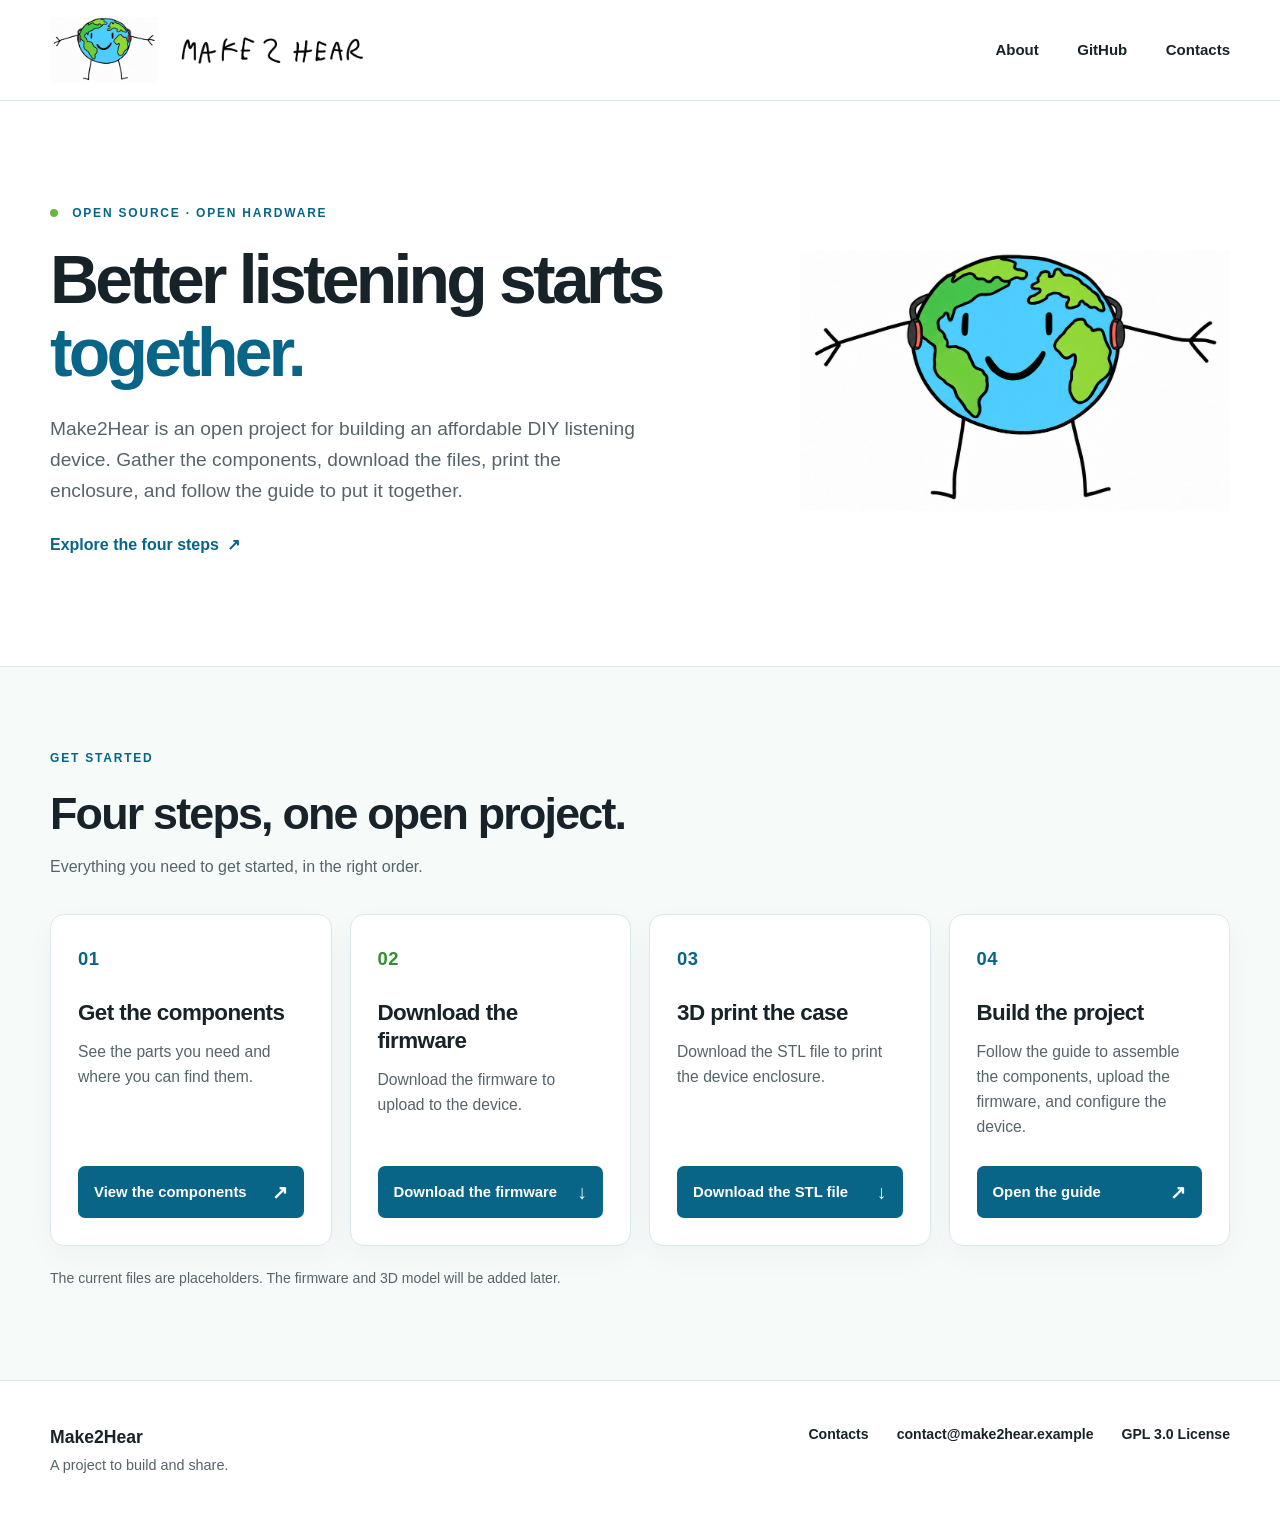
==== index.html @ b6ab8971 "Make2Hear website version 0.1" ====
<!doctype html>
<html lang="en">
<head>
  <meta charset="utf-8">
  <meta name="viewport" content="width=device-width, initial-scale=1">
  <meta name="description" content="Make2Hear: an open project for building an affordable DIY listening device.">
  <title>Make2Hear — Build, listen, share</title>
  <link rel="icon" type="image/png" href="img/logo/logo.png">
  <link rel="stylesheet" href="style.css">
</head>
<body>
  <a class="skip-link" href="#content">Skip to content</a>
  <header class="site-header">
    <div class="container header-inner">
      <a class="brand" href="index.html" aria-label="Make2Hear, return to the home page">
        <img class="brand-globe" src="img/logo/logo.png" alt="" width="1128" height="685">
        <img class="brand-wordmark" src="img/logo/make2hear.png" alt="Make2Hear" width="208" height="72">
      </a>
      <nav aria-label="Main navigation">
        <a href="about.html">About</a>
        <a href="https://github.com/search?q=Make2Hear&amp;type=repositories">GitHub</a>
        <a href="contacts.html">Contacts</a>
      </nav>
    </div>
  </header>

  <main id="content">
    <section class="intro container" aria-labelledby="intro-title">
      <div class="intro-copy">
        <p class="eyebrow"><span class="eyebrow-dot"></span> Open source · Open hardware</p>
        <h1 id="intro-title">Better listening starts <span>together.</span></h1>
        <p class="lead">Make2Hear is an open project for building an affordable DIY listening device. Gather the components, download the files, print the enclosure, and follow the guide to put it together.</p>
        <a class="text-link" href="#steps">Explore the four steps <span aria-hidden="true">↗</span></a>
      </div>
      <img class="hero-logo" src="img/logo/logo.png" alt="Make2Hear's smiling globe logo" width="1416" height="1111">
    </section>

    <section class="steps-section" id="steps" aria-labelledby="steps-title">
      <div class="container">
        <div class="section-heading">
          <p class="eyebrow">GET STARTED</p>
          <h2 id="steps-title">Four steps, one open project.</h2>
          <p>Everything you need to get started, in the right order.</p>
        </div>
        <div class="steps">
          <article class="step">
            <span class="step-number" aria-hidden="true">01</span>
            <div class="step-content">
              <h3>Get the components</h3>
              <p>See the parts you need and where you can find them.</p>
            </div>
            <a class="button" href="components.html">View the components <span aria-hidden="true">↗</span></a>
          </article>
          <article class="step">
            <span class="step-number" aria-hidden="true">02</span>
            <div class="step-content">
              <h3>Download the firmware</h3>
              <p>Download the firmware to upload to the device.</p>
            </div>
            <a class="button" href="sources/firmware.txt" download>Download the firmware <span aria-hidden="true">↓</span></a>
          </article>
          <article class="step">
            <span class="step-number" aria-hidden="true">03</span>
            <div class="step-content">
              <h3>3D print the case</h3>
              <p>Download the STL file to print the device enclosure.</p>
            </div>
            <a class="button" href="sources/case.txt" download>Download the STL file <span aria-hidden="true">↓</span></a>
          </article>
          <article class="step">
            <span class="step-number" aria-hidden="true">04</span>
            <div class="step-content">
              <h3>Build the project</h3>
              <p>Follow the guide to assemble the components, upload the firmware, and configure the device.</p>
            </div>
            <a class="button" href="guide.html">Open the guide <span aria-hidden="true">↗</span></a>
          </article>
        </div>
        <p class="file-note">The current files are placeholders. The firmware and 3D model will be added later.</p>
      </div>
    </section>
  </main>

  <footer class="site-footer">
    <div class="container footer-inner">
      <div><strong>Make2Hear</strong><p>A project to build and share.</p></div>
      <div class="footer-links"><a href="contacts.html">Contacts</a><a href="mailto:contact@make2hear.example">contact@make2hear.example</a><a href="https://www.gnu.org/licenses/gpl-3.0.html">GPL 3.0 License</a></div>
    </div>
  </footer>
</body>
</html>
---- style.css ----
:root{--ink:#172329;--muted:#56646a;--blue:#087eac;--blue-dark:#086587;--green:#63b940;--line:#dce7e9;--soft:#f6faf9}
*{box-sizing:border-box}
html{scroll-behavior:smooth}
body{margin:0;background:#fff;color:var(--ink);font-family:Arial,Helvetica,sans-serif;line-height:1.6}
img{max-width:100%;height:auto}
a{color:inherit}
a:focus-visible{outline:3px solid var(--blue);outline-offset:4px;border-radius:3px}
.container{width:min(100% - 48px,1180px);margin-inline:auto}
.skip-link{position:absolute;left:16px;top:-80px;z-index:10;background:var(--ink);color:#fff;padding:10px 16px}.skip-link:focus{top:12px}
.site-header{border-bottom:1px solid var(--line)}
.header-inner{min-height:100px;display:flex;align-items:center;justify-content:space-between;gap:24px}
.brand{display:inline-flex;align-items:center;gap:10px;text-decoration:none;flex:none}
.brand-globe{width:108px;height:auto;display:block}
.brand-wordmark{width:208px;height:auto;display:block}
nav{display:flex;align-items:center;gap:clamp(18px,3vw,42px)}
nav a,.footer-links a{text-decoration:none;font-size:.94rem;font-weight:700}
nav a:hover,.footer-links a:hover,.text-link:hover{text-decoration:underline;text-underline-offset:5px}
nav a[aria-current="page"]{color:var(--blue-dark);text-decoration:underline;text-decoration-thickness:2px;text-underline-offset:7px}
.intro{min-height:565px;display:grid;grid-template-columns:minmax(0,1.2fr) minmax(290px,.8fr);align-items:center;gap:clamp(24px,6vw,90px);padding-block:70px 76px}
.intro-copy{max-width:670px}
.eyebrow{text-transform:uppercase;letter-spacing:.15em;font-size:.75rem;font-weight:800;color:var(--blue-dark);margin:0 0 20px}
.eyebrow-dot{display:inline-block;width:8px;height:8px;border-radius:50%;background:var(--green);margin-right:9px}
h1,h2,h3,p{margin-top:0}
h1{font-size:clamp(2.7rem,5.3vw,5.2rem);line-height:1.08;letter-spacing:-.055em;margin-bottom:25px;max-width:730px}
h1 span{color:var(--blue-dark)}
.lead{font-size:clamp(1.04rem,1.5vw,1.2rem);color:var(--muted);max-width:590px;margin-bottom:25px}
.text-link{font-weight:700;color:var(--blue-dark);text-decoration:none}
.text-link span{margin-left:4px}
.hero-logo{width:100%;max-width:430px;justify-self:end;display:block}
.steps-section{background:var(--soft);padding-block:82px 90px;border-top:1px solid var(--line)}
.section-heading{max-width:680px;margin-bottom:35px}
.section-heading h2,.page-title{font-size:clamp(2rem,3.5vw,3.25rem);line-height:1.13;letter-spacing:-.04em;margin-bottom:15px}
.section-heading>p:last-child{color:var(--muted);margin-bottom:0}
.steps{display:grid;grid-template-columns:repeat(4,minmax(0,1fr));gap:18px}
.step{display:flex;flex-direction:column;min-height:323px;padding:29px 27px 27px;background:#fff;border:1px solid var(--line);border-radius:14px;box-shadow:0 10px 30px rgba(31,70,79,.035)}
.step-number{font-size:1.15rem;font-weight:800;letter-spacing:.03em;color:var(--blue-dark);margin-bottom:25px}
.step:nth-child(2) .step-number{color:#388c34}
.step-content{flex:1}
.step h3{font-size:1.4rem;line-height:1.25;letter-spacing:-.025em;margin-bottom:12px}
.step p{color:var(--muted);font-size:.98rem;margin-bottom:27px}
.button{display:inline-flex;justify-content:space-between;align-items:center;gap:16px;width:100%;min-height:52px;padding:11px 16px;background:var(--blue-dark);color:#fff;border-radius:7px;text-decoration:none;font-weight:700;font-size:.93rem;line-height:1.25}
.button:hover{background:#064b65}
.button span{font-size:1.2rem;line-height:1}
.file-note{color:var(--muted);font-size:.88rem;margin:21px 0 0}
.site-footer{border-top:1px solid var(--line);padding-block:42px 54px}
.footer-inner{display:flex;justify-content:space-between;gap:28px}
.footer-inner strong{font-size:1.1rem}.footer-inner p{color:var(--muted);font-size:.9rem;margin:3px 0 0}
.footer-links{display:flex;align-items:flex-start;justify-content:flex-end;gap:18px 28px;flex-wrap:wrap;max-width:660px}
.footer-links a{font-size:.88rem}
.page-main{padding-block:75px 95px;min-height:55vh}.page-main .eyebrow{margin-bottom:18px}.page-copy{max-width:750px;color:var(--muted);font-size:1.1rem}.page-copy p{margin-bottom:20px}.page-copy h2{font-size:1.35rem;color:var(--ink);margin:38px 0 12px}.page-copy ol{padding-left:1.4em}.page-copy li{padding-left:.35em;margin-bottom:13px}.page-copy .button{max-width:260px;margin-top:14px}.notice{padding:22px 25px;border-left:4px solid var(--green);background:var(--soft);border-radius:0 8px 8px 0}
.component-list{display:grid;gap:16px;max-width:900px;margin:35px 0}.component{border:1px solid var(--line);border-radius:14px;padding:24px 27px;background:#fff}.component h2{font-size:1.35rem;line-height:1.3;margin:0 0 7px}.component p{color:var(--muted);margin:0 0 15px}.purchase-links{display:flex;flex-wrap:wrap;gap:8px 22px}.purchase-links a{font-weight:700;color:var(--blue-dark);text-underline-offset:4px}.component-note{max-width:900px;color:var(--muted);font-size:.94rem}
@media(max-width:1080px){.steps{grid-template-columns:repeat(2,minmax(0,1fr))}}
@media(max-width:800px){.intro{grid-template-columns:1fr;min-height:auto;padding-block:65px}.hero-logo{width:min(70%,330px);justify-self:center}.steps{grid-template-columns:1fr}.step{min-height:0}.step-number{margin-bottom:12px}.step p{margin-bottom:24px}.footer-inner{flex-direction:column}.footer-links{justify-content:flex-start}}
@media(max-width:640px){.header-inner{min-height:0;align-items:flex-start;flex-direction:column;padding-block:18px;gap:14px}nav{width:100%;justify-content:space-between;gap:12px}}
@media(max-width:560px){.container{width:min(100% - 36px,1180px)}.header-inner{min-height:0;align-items:flex-start;flex-direction:column;padding-block:18px;gap:14px}.brand-globe{width:84px;height:auto}.brand-wordmark{width:168px}nav{width:100%;justify-content:space-between;gap:12px}nav a{font-size:.9rem}.intro{padding-block:51px 58px;gap:18px}.hero-logo{width:min(80%,280px)}.steps-section{padding-block:61px 70px}.step{padding:24px}.section-heading{margin-bottom:28px}.site-footer{padding-block:34px 45px}.footer-links{flex-direction:column;gap:10px}.page-main{padding-block:55px 75px}}
@media(prefers-reduced-motion:reduce){html{scroll-behavior:auto}}
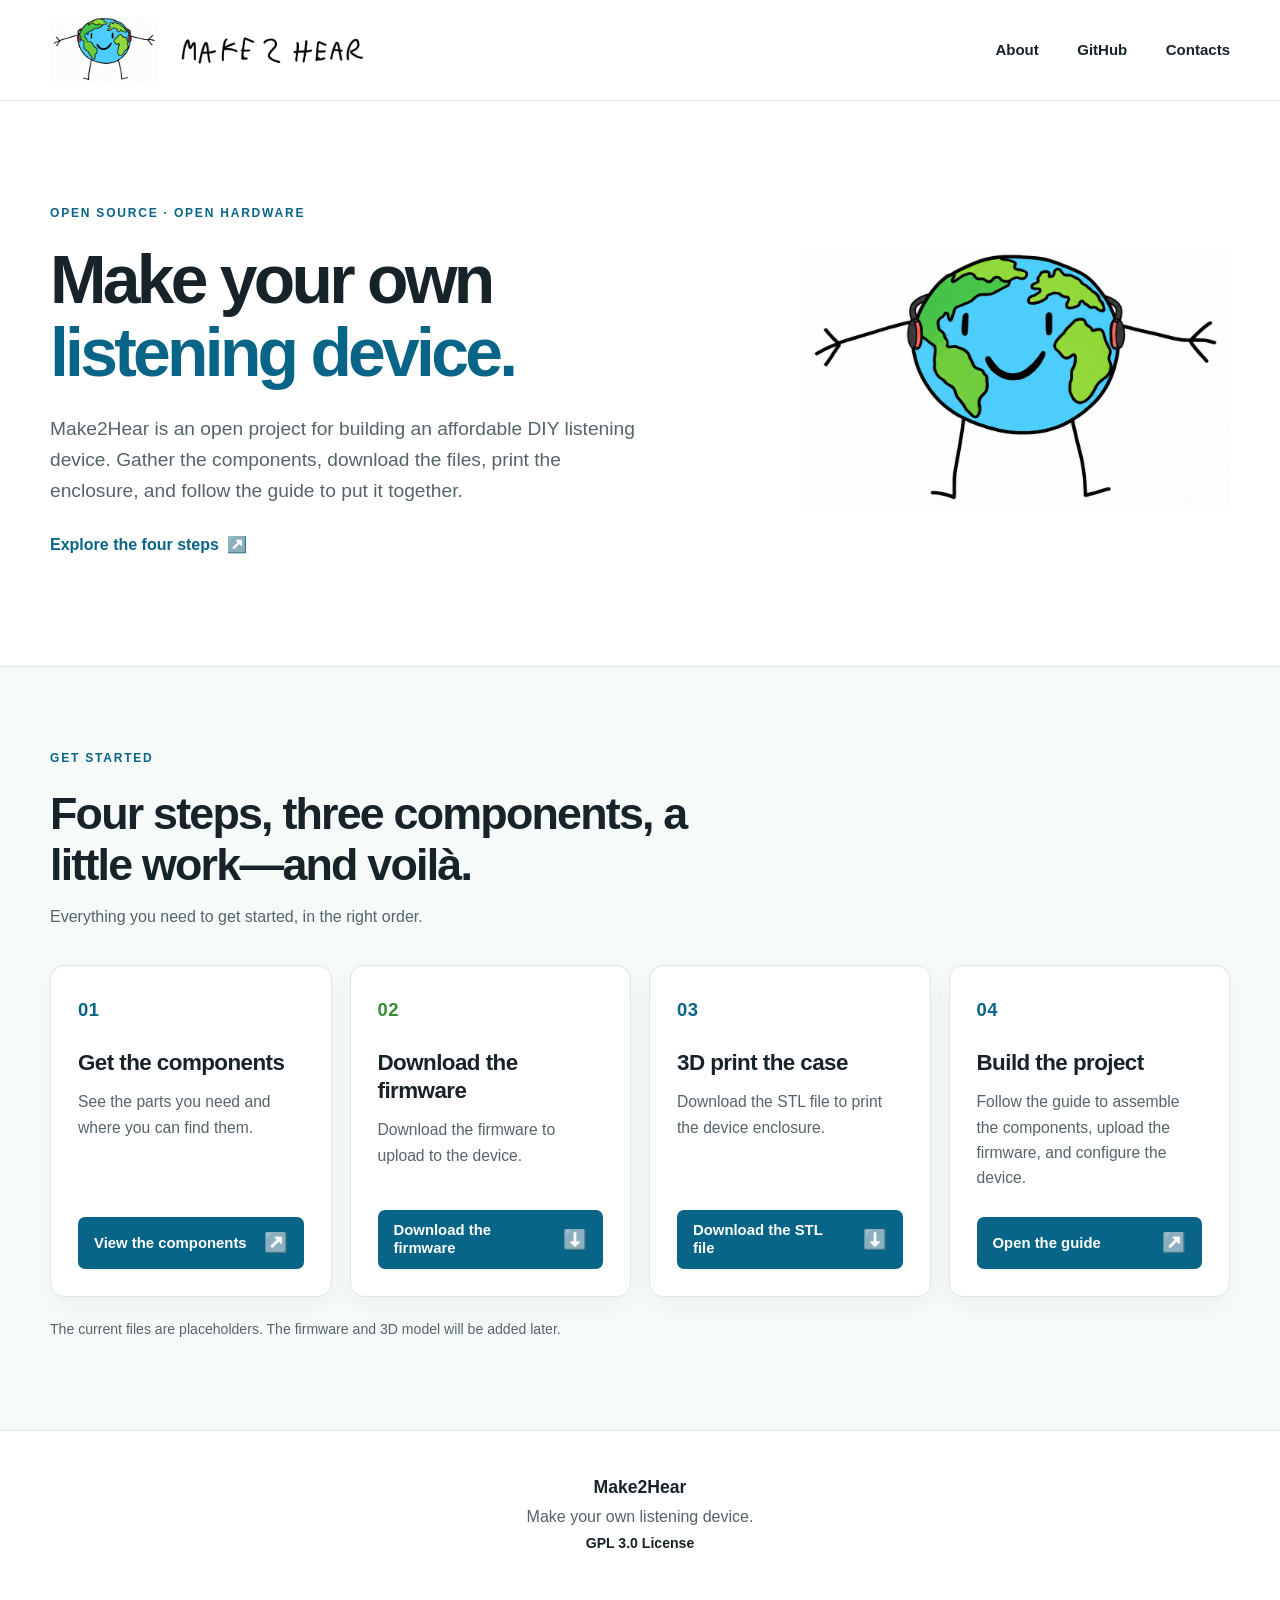
==== commit de7b3299: "website updates" ====
--- a/index.html
+++ b/index.html
@@ -27,10 +27,10 @@
   <main id="content">
     <section class="intro container" aria-labelledby="intro-title">
       <div class="intro-copy">
-        <p class="eyebrow"><span class="eyebrow-dot"></span> Open source · Open hardware</p>
-        <h1 id="intro-title">Better listening starts <span>together.</span></h1>
+        <p class="eyebrow">Open source · Open hardware</p>
+        <h1 id="intro-title">Make your own <span>listening device.</span></h1>
         <p class="lead">Make2Hear is an open project for building an affordable DIY listening device. Gather the components, download the files, print the enclosure, and follow the guide to put it together.</p>
-        <a class="text-link" href="#steps">Explore the four steps <span aria-hidden="true">↗</span></a>
+        <a class="text-link" href="#steps">Explore the four steps <span aria-hidden="true">↗️</span></a>
       </div>
       <img class="hero-logo" src="img/logo/logo.png" alt="Make2Hear's smiling globe logo" width="1416" height="1111">
     </section>
@@ -39,7 +39,7 @@
       <div class="container">
         <div class="section-heading">
           <p class="eyebrow">GET STARTED</p>
-          <h2 id="steps-title">Four steps, one open project.</h2>
+          <h2 id="steps-title">Four steps, three components, a little work—and voilà.</h2>
           <p>Everything you need to get started, in the right order.</p>
         </div>
         <div class="steps">
@@ -49,7 +49,7 @@
               <h3>Get the components</h3>
               <p>See the parts you need and where you can find them.</p>
             </div>
-            <a class="button" href="components.html">View the components <span aria-hidden="true">↗</span></a>
+            <a class="button" href="components.html">View the components <span aria-hidden="true">↗️</span></a>
           </article>
           <article class="step">
             <span class="step-number" aria-hidden="true">02</span>
@@ -57,7 +57,7 @@
               <h3>Download the firmware</h3>
               <p>Download the firmware to upload to the device.</p>
             </div>
-            <a class="button" href="sources/firmware.txt" download>Download the firmware <span aria-hidden="true">↓</span></a>
+            <a class="button" href="sources/firmware.txt" download>Download the firmware <span aria-hidden="true">⬇️</span></a>
           </article>
           <article class="step">
             <span class="step-number" aria-hidden="true">03</span>
@@ -65,7 +65,7 @@
               <h3>3D print the case</h3>
               <p>Download the STL file to print the device enclosure.</p>
             </div>
-            <a class="button" href="sources/case.txt" download>Download the STL file <span aria-hidden="true">↓</span></a>
+            <a class="button" href="sources/case.txt" download>Download the STL file <span aria-hidden="true">⬇️</span></a>
           </article>
           <article class="step">
             <span class="step-number" aria-hidden="true">04</span>
@@ -73,7 +73,7 @@
               <h3>Build the project</h3>
               <p>Follow the guide to assemble the components, upload the firmware, and configure the device.</p>
             </div>
-            <a class="button" href="guide.html">Open the guide <span aria-hidden="true">↗</span></a>
+            <a class="button" href="guide.html">Open the guide <span aria-hidden="true">↗️</span></a>
           </article>
         </div>
         <p class="file-note">The current files are placeholders. The firmware and 3D model will be added later.</p>
@@ -82,9 +82,12 @@
   </main>
 
   <footer class="site-footer">
-    <div class="container footer-inner">
-      <div><strong>Make2Hear</strong><p>A project to build and share.</p></div>
-      <div class="footer-links"><a href="contacts.html">Contacts</a><a href="mailto:contact@make2hear.example">contact@make2hear.example</a><a href="https://www.gnu.org/licenses/gpl-3.0.html">GPL 3.0 License</a></div>
+    <div class="container component-footer">
+      <div class="footer-center">
+        <strong class="footer-name">Make2Hear</strong>
+        <p class="footer-message">Make your own listening device.</p>
+        <a class="footer-license" href="https://www.gnu.org/licenses/gpl-3.0.html">GPL 3.0 License</a>
+      </div>
     </div>
   </footer>
 </body>
--- a/style.css
+++ b/style.css
@@ -47,10 +47,18 @@
 .footer-inner strong{font-size:1.1rem}.footer-inner p{color:var(--muted);font-size:.9rem;margin:3px 0 0}
 .footer-links{display:flex;align-items:flex-start;justify-content:flex-end;gap:18px 28px;flex-wrap:wrap;max-width:660px}
 .footer-links a{font-size:.88rem}
+.component-footer{display:grid;grid-template-columns:minmax(0,1fr) auto minmax(0,1fr);align-items:center;gap:24px}
+.footer-contact{justify-self:start;font-size:.88rem;font-weight:700;text-decoration:none}
+.footer-center{grid-column:2;text-align:center}
+.footer-name{display:block;font-size:1.1rem}
+.footer-message{white-space:nowrap;font-size:clamp(.75rem,2.5vw,1rem);margin:3px 0 0;color:var(--muted)}
+.footer-license{justify-self:end;font-size:.88rem;font-weight:700;text-decoration:none}
+.footer-contact:hover,.footer-license:hover{text-decoration:underline;text-underline-offset:5px}
 .page-main{padding-block:75px 95px;min-height:55vh}.page-main .eyebrow{margin-bottom:18px}.page-copy{max-width:750px;color:var(--muted);font-size:1.1rem}.page-copy p{margin-bottom:20px}.page-copy h2{font-size:1.35rem;color:var(--ink);margin:38px 0 12px}.page-copy ol{padding-left:1.4em}.page-copy li{padding-left:.35em;margin-bottom:13px}.page-copy .button{max-width:260px;margin-top:14px}.notice{padding:22px 25px;border-left:4px solid var(--green);background:var(--soft);border-radius:0 8px 8px 0}
 .component-list{display:grid;gap:16px;max-width:900px;margin:35px 0}.component{border:1px solid var(--line);border-radius:14px;padding:24px 27px;background:#fff}.component h2{font-size:1.35rem;line-height:1.3;margin:0 0 7px}.component p{color:var(--muted);margin:0 0 15px}.purchase-links{display:flex;flex-wrap:wrap;gap:8px 22px}.purchase-links a{font-weight:700;color:var(--blue-dark);text-underline-offset:4px}.component-note{max-width:900px;color:var(--muted);font-size:.94rem}
 @media(max-width:1080px){.steps{grid-template-columns:repeat(2,minmax(0,1fr))}}
 @media(max-width:800px){.intro{grid-template-columns:1fr;min-height:auto;padding-block:65px}.hero-logo{width:min(70%,330px);justify-self:center}.steps{grid-template-columns:1fr}.step{min-height:0}.step-number{margin-bottom:12px}.step p{margin-bottom:24px}.footer-inner{flex-direction:column}.footer-links{justify-content:flex-start}}
+@media(max-width:800px){.component-footer{grid-template-columns:1fr;gap:16px;text-align:center}.footer-center{grid-column:1;justify-self:center}.footer-contact,.footer-license{justify-self:center}}
 @media(max-width:640px){.header-inner{min-height:0;align-items:flex-start;flex-direction:column;padding-block:18px;gap:14px}nav{width:100%;justify-content:space-between;gap:12px}}
 @media(max-width:560px){.container{width:min(100% - 36px,1180px)}.header-inner{min-height:0;align-items:flex-start;flex-direction:column;padding-block:18px;gap:14px}.brand-globe{width:84px;height:auto}.brand-wordmark{width:168px}nav{width:100%;justify-content:space-between;gap:12px}nav a{font-size:.9rem}.intro{padding-block:51px 58px;gap:18px}.hero-logo{width:min(80%,280px)}.steps-section{padding-block:61px 70px}.step{padding:24px}.section-heading{margin-bottom:28px}.site-footer{padding-block:34px 45px}.footer-links{flex-direction:column;gap:10px}.page-main{padding-block:55px 75px}}
 @media(prefers-reduced-motion:reduce){html{scroll-behavior:auto}}
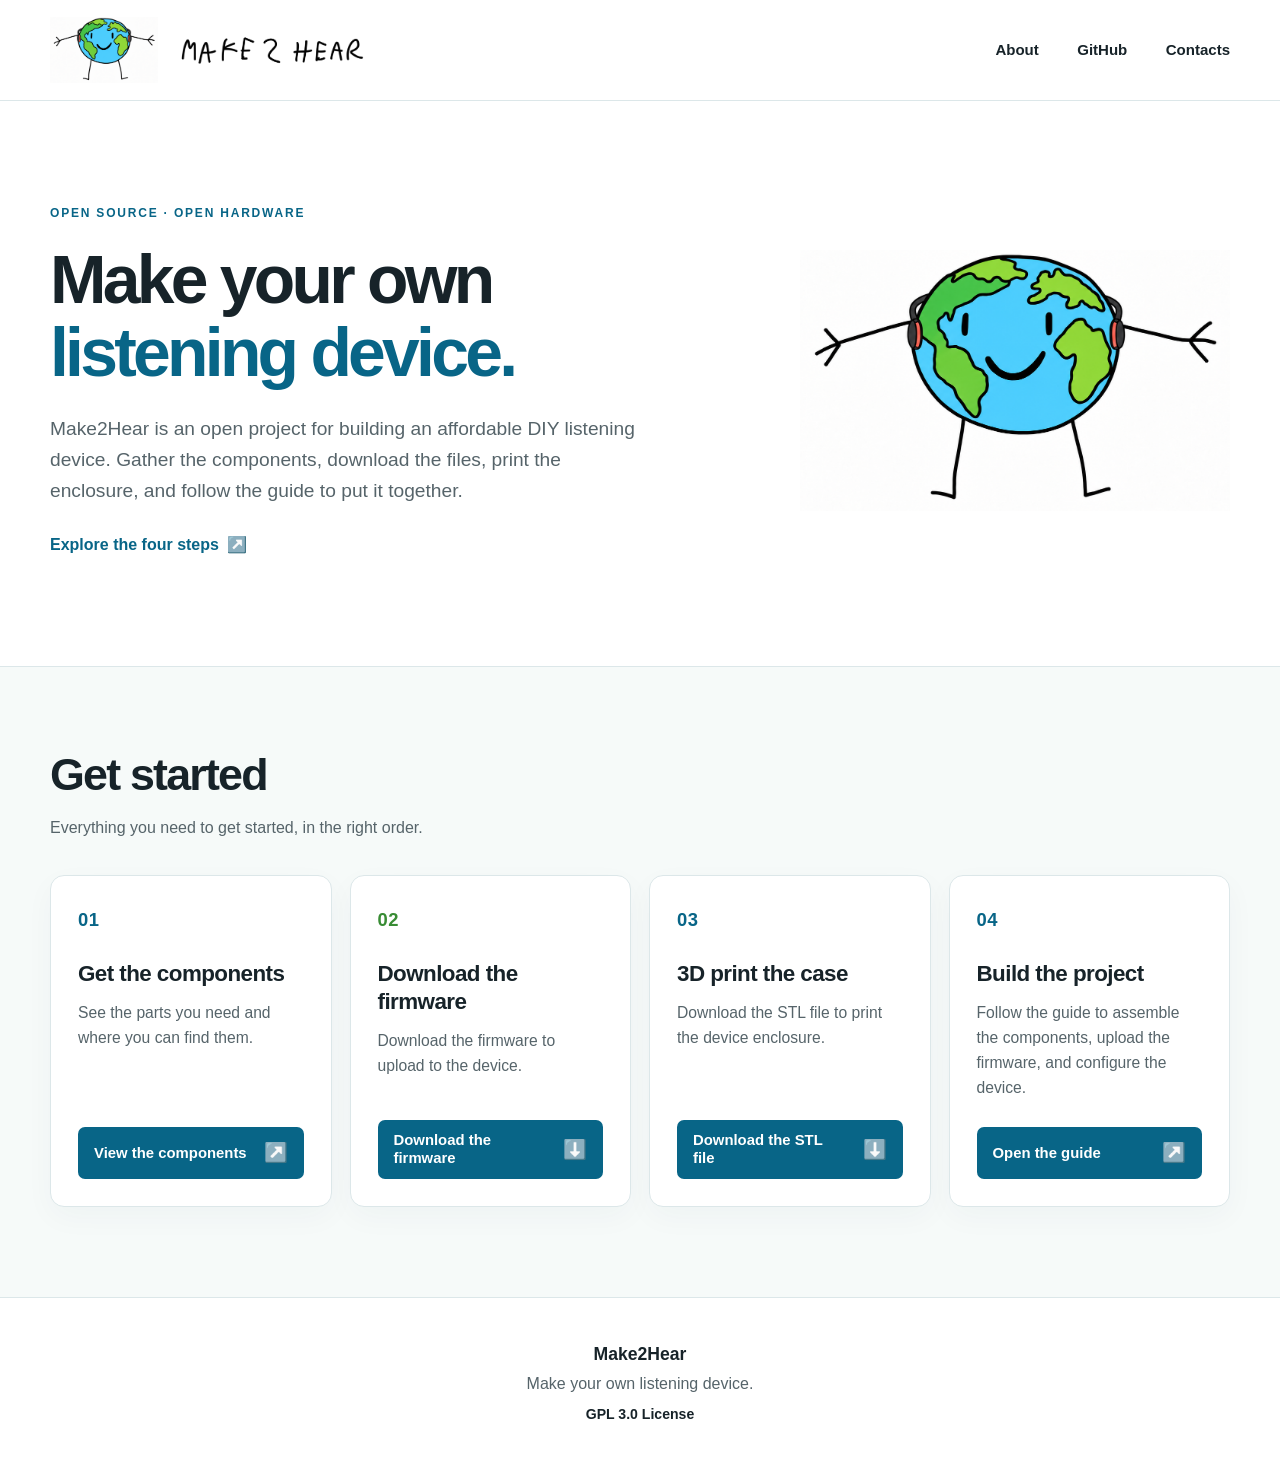
==== commit a8e7596c: "Update index.html" ====
--- a/index.html
+++ b/index.html
@@ -38,8 +38,7 @@
     <section class="steps-section" id="steps" aria-labelledby="steps-title">
       <div class="container">
         <div class="section-heading">
-          <p class="eyebrow">GET STARTED</p>
-          <h2 id="steps-title">Four steps, three components, a little work—and voilà.</h2>
+          <h2 id="steps-title">Get started</h2>
           <p>Everything you need to get started, in the right order.</p>
         </div>
         <div class="steps">
@@ -76,7 +75,6 @@
             <a class="button" href="guide.html">Open the guide <span aria-hidden="true">↗️</span></a>
           </article>
         </div>
-        <p class="file-note">The current files are placeholders. The firmware and 3D model will be added later.</p>
       </div>
     </section>
   </main>
--- a/style.css
+++ b/style.css
@@ -47,18 +47,17 @@
 .footer-inner strong{font-size:1.1rem}.footer-inner p{color:var(--muted);font-size:.9rem;margin:3px 0 0}
 .footer-links{display:flex;align-items:flex-start;justify-content:flex-end;gap:18px 28px;flex-wrap:wrap;max-width:660px}
 .footer-links a{font-size:.88rem}
-.component-footer{display:grid;grid-template-columns:minmax(0,1fr) auto minmax(0,1fr);align-items:center;gap:24px}
+.component-footer{display:flex;justify-content:center;text-align:center}
 .footer-contact{justify-self:start;font-size:.88rem;font-weight:700;text-decoration:none}
-.footer-center{grid-column:2;text-align:center}
+.footer-center{text-align:center}
 .footer-name{display:block;font-size:1.1rem}
 .footer-message{white-space:nowrap;font-size:clamp(.75rem,2.5vw,1rem);margin:3px 0 0;color:var(--muted)}
-.footer-license{justify-self:end;font-size:.88rem;font-weight:700;text-decoration:none}
+.footer-license{display:inline-block;margin-top:6px;font-size:.88rem;font-weight:700;text-decoration:none}
 .footer-contact:hover,.footer-license:hover{text-decoration:underline;text-underline-offset:5px}
 .page-main{padding-block:75px 95px;min-height:55vh}.page-main .eyebrow{margin-bottom:18px}.page-copy{max-width:750px;color:var(--muted);font-size:1.1rem}.page-copy p{margin-bottom:20px}.page-copy h2{font-size:1.35rem;color:var(--ink);margin:38px 0 12px}.page-copy ol{padding-left:1.4em}.page-copy li{padding-left:.35em;margin-bottom:13px}.page-copy .button{max-width:260px;margin-top:14px}.notice{padding:22px 25px;border-left:4px solid var(--green);background:var(--soft);border-radius:0 8px 8px 0}
 .component-list{display:grid;gap:16px;max-width:900px;margin:35px 0}.component{border:1px solid var(--line);border-radius:14px;padding:24px 27px;background:#fff}.component h2{font-size:1.35rem;line-height:1.3;margin:0 0 7px}.component p{color:var(--muted);margin:0 0 15px}.purchase-links{display:flex;flex-wrap:wrap;gap:8px 22px}.purchase-links a{font-weight:700;color:var(--blue-dark);text-underline-offset:4px}.component-note{max-width:900px;color:var(--muted);font-size:.94rem}
 @media(max-width:1080px){.steps{grid-template-columns:repeat(2,minmax(0,1fr))}}
 @media(max-width:800px){.intro{grid-template-columns:1fr;min-height:auto;padding-block:65px}.hero-logo{width:min(70%,330px);justify-self:center}.steps{grid-template-columns:1fr}.step{min-height:0}.step-number{margin-bottom:12px}.step p{margin-bottom:24px}.footer-inner{flex-direction:column}.footer-links{justify-content:flex-start}}
-@media(max-width:800px){.component-footer{grid-template-columns:1fr;gap:16px;text-align:center}.footer-center{grid-column:1;justify-self:center}.footer-contact,.footer-license{justify-self:center}}
 @media(max-width:640px){.header-inner{min-height:0;align-items:flex-start;flex-direction:column;padding-block:18px;gap:14px}nav{width:100%;justify-content:space-between;gap:12px}}
 @media(max-width:560px){.container{width:min(100% - 36px,1180px)}.header-inner{min-height:0;align-items:flex-start;flex-direction:column;padding-block:18px;gap:14px}.brand-globe{width:84px;height:auto}.brand-wordmark{width:168px}nav{width:100%;justify-content:space-between;gap:12px}nav a{font-size:.9rem}.intro{padding-block:51px 58px;gap:18px}.hero-logo{width:min(80%,280px)}.steps-section{padding-block:61px 70px}.step{padding:24px}.section-heading{margin-bottom:28px}.site-footer{padding-block:34px 45px}.footer-links{flex-direction:column;gap:10px}.page-main{padding-block:55px 75px}}
 @media(prefers-reduced-motion:reduce){html{scroll-behavior:auto}}
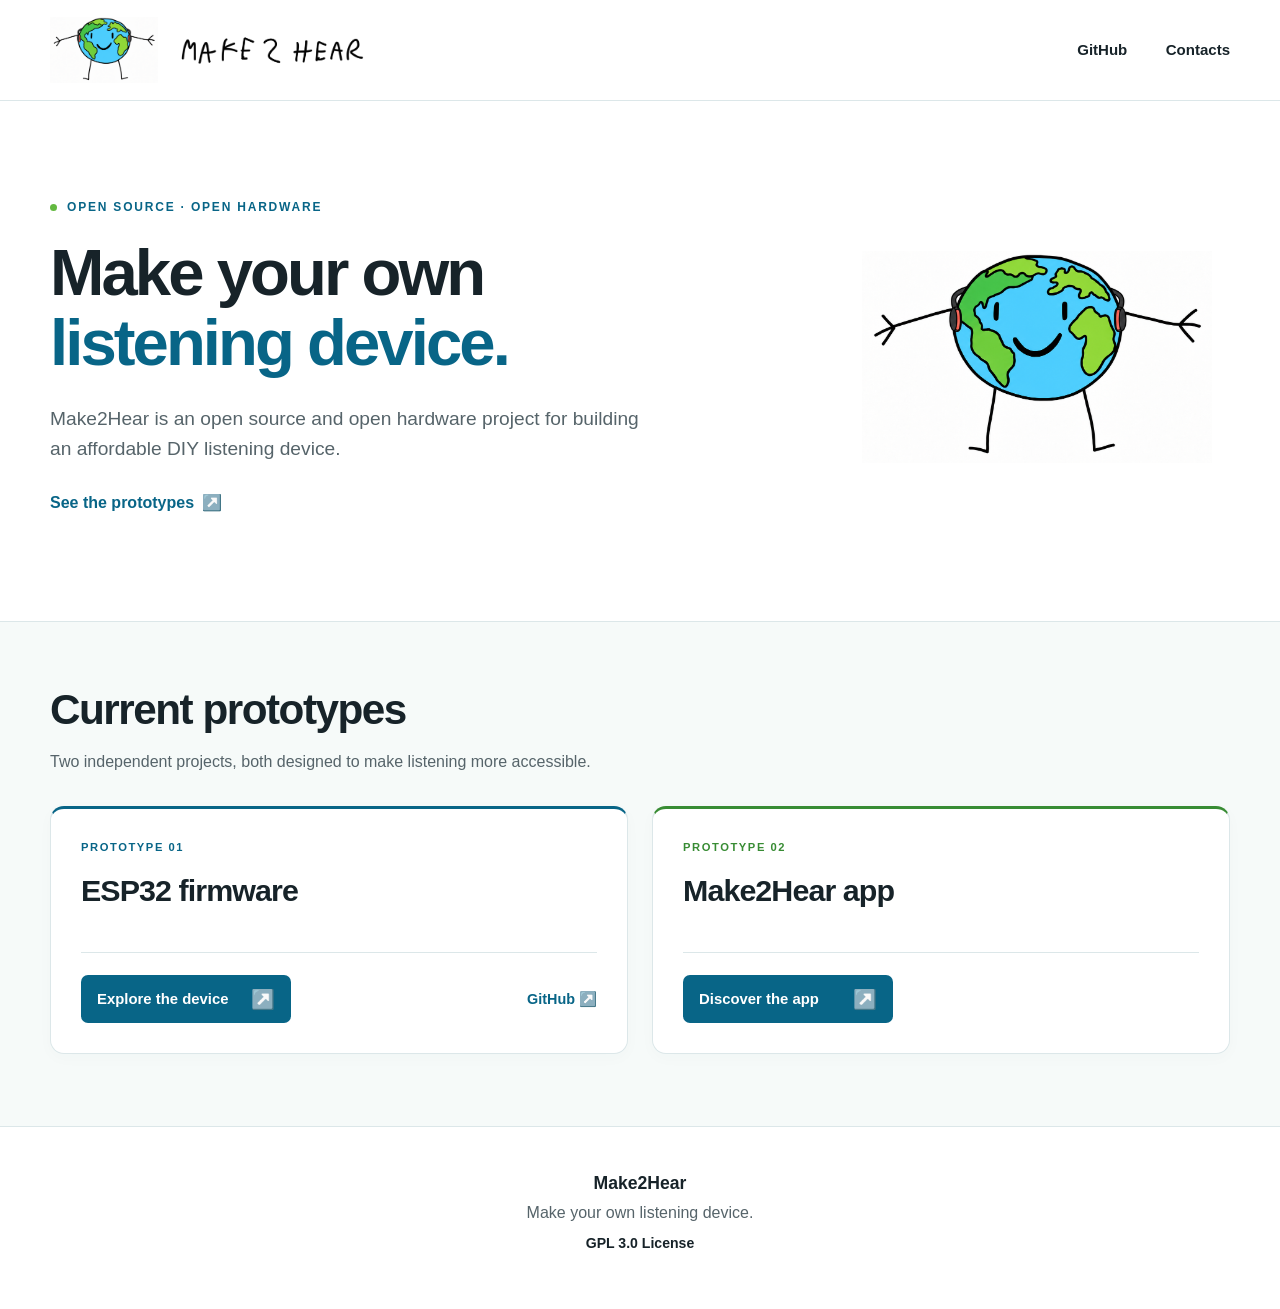
==== commit 72be95f8: "major updates" ====
--- a/index.html
+++ b/index.html
@@ -3,8 +3,8 @@
 <head>
   <meta charset="utf-8">
   <meta name="viewport" content="width=device-width, initial-scale=1">
-  <meta name="description" content="Make2Hear: an open project for building an affordable DIY listening device.">
-  <title>Make2Hear — Build, listen, share</title>
+  <meta name="description" content="Make2Hear is a prototype-stage ESP32 firmware and a forthcoming listening app for iOS and Android.">
+  <title>Make2Hear — Listening prototypes in progress</title>
   <link rel="icon" type="image/png" href="img/logo/logo.png">
   <link rel="stylesheet" href="style.css">
 </head>
@@ -17,8 +17,7 @@
         <img class="brand-wordmark" src="img/logo/make2hear.png" alt="Make2Hear" width="208" height="72">
       </a>
       <nav aria-label="Main navigation">
-        <a href="about.html">About</a>
-        <a href="https://github.com/search?q=Make2Hear&amp;type=repositories">GitHub</a>
+        <a href="https://github.com/make2hear/make2Hear-ESP32-Firmware" target="_blank" rel="noopener noreferrer">GitHub</a>
         <a href="contacts.html">Contacts</a>
       </nav>
     </div>
@@ -29,50 +28,37 @@
       <div class="intro-copy">
         <p class="eyebrow">Open source · Open hardware</p>
         <h1 id="intro-title">Make your own <span>listening device.</span></h1>
-        <p class="lead">Make2Hear is an open project for building an affordable DIY listening device. Gather the components, download the files, print the enclosure, and follow the guide to put it together.</p>
-        <a class="text-link" href="#steps">Explore the four steps <span aria-hidden="true">↗️</span></a>
+        <p class="lead">Make2Hear is an open source and open hardware project for building an affordable DIY listening device.</p>
+        <a class="text-link" href="#prototypes">See the prototypes <span aria-hidden="true">↗️</span></a>
       </div>
       <img class="hero-logo" src="img/logo/logo.png" alt="Make2Hear's smiling globe logo" width="1416" height="1111">
     </section>
 
-    <section class="steps-section" id="steps" aria-labelledby="steps-title">
+    <section class="prototypes-section" id="prototypes" aria-labelledby="prototypes-title">
       <div class="container">
         <div class="section-heading">
-          <h2 id="steps-title">Get started</h2>
-          <p>Everything you need to get started, in the right order.</p>
+          <h2 id="prototypes-title">Current prototypes</h2>
+          <p>Two independent projects, both designed to make listening more accessible.</p>
         </div>
-        <div class="steps">
-          <article class="step">
-            <span class="step-number" aria-hidden="true">01</span>
-            <div class="step-content">
-              <h3>Get the components</h3>
-              <p>See the parts you need and where you can find them.</p>
+        <div class="prototype-cards">
+          <article class="prototype-card">
+            <div class="prototype-card-copy">
+              <p class="prototype-label">PROTOTYPE 01</p>
+              <h3>ESP32 firmware</h3>
             </div>
-            <a class="button" href="components.html">View the components <span aria-hidden="true">↗️</span></a>
+            <div class="prototype-actions">
+              <a class="button" href="device.html" target="_blank" rel="noopener noreferrer">Explore the device <span aria-hidden="true">↗️</span></a>
+              <a class="text-link" href="https://github.com/make2hear/make2Hear-ESP32-Firmware" target="_blank" rel="noopener noreferrer">GitHub <span aria-hidden="true">↗️</span></a>
+            </div>
           </article>
-          <article class="step">
-            <span class="step-number" aria-hidden="true">02</span>
-            <div class="step-content">
-              <h3>Download the firmware</h3>
-              <p>Download the firmware to upload to the device.</p>
+          <article class="prototype-card app-card">
+            <div class="prototype-card-copy">
+              <p class="prototype-label">PROTOTYPE 02</p>
+              <h3>Make2Hear app</h3>
             </div>
-            <a class="button" href="sources/firmware.txt" download>Download the firmware <span aria-hidden="true">⬇️</span></a>
-          </article>
-          <article class="step">
-            <span class="step-number" aria-hidden="true">03</span>
-            <div class="step-content">
-              <h3>3D print the case</h3>
-              <p>Download the STL file to print the device enclosure.</p>
+            <div class="prototype-actions">
+              <a class="button" href="app.html">Discover the app <span aria-hidden="true">↗️</span></a>
             </div>
-            <a class="button" href="sources/case.txt" download>Download the STL file <span aria-hidden="true">⬇️</span></a>
-          </article>
-          <article class="step">
-            <span class="step-number" aria-hidden="true">04</span>
-            <div class="step-content">
-              <h3>Build the project</h3>
-              <p>Follow the guide to assemble the components, upload the firmware, and configure the device.</p>
-            </div>
-            <a class="button" href="guide.html">Open the guide <span aria-hidden="true">↗️</span></a>
           </article>
         </div>
       </div>
--- a/style.css
+++ b/style.css
@@ -1,7 +1,7 @@
 :root{--ink:#172329;--muted:#56646a;--blue:#087eac;--blue-dark:#086587;--green:#63b940;--line:#dce7e9;--soft:#f6faf9}
 *{box-sizing:border-box}
 html{scroll-behavior:smooth}
-body{margin:0;background:#fff;color:var(--ink);font-family:Arial,Helvetica,sans-serif;line-height:1.6}
+body{margin:0;background:#fff;color:var(--ink);font-family:-apple-system,BlinkMacSystemFont,"Segoe UI",Arial,sans-serif;line-height:1.6}
 img{max-width:100%;height:auto}
 a{color:inherit}
 a:focus-visible{outline:3px solid var(--blue);outline-offset:4px;border-radius:3px}
@@ -13,23 +13,62 @@
 .brand-globe{width:108px;height:auto;display:block}
 .brand-wordmark{width:208px;height:auto;display:block}
 nav{display:flex;align-items:center;gap:clamp(18px,3vw,42px)}
-nav a,.footer-links a{text-decoration:none;font-size:.94rem;font-weight:700}
+nav a,.footer-links a{text-decoration:none;font-size:.94rem;font-weight:600}
+nav a{display:inline-flex;align-items:center;min-height:44px}
 nav a:hover,.footer-links a:hover,.text-link:hover{text-decoration:underline;text-underline-offset:5px}
 nav a[aria-current="page"]{color:var(--blue-dark);text-decoration:underline;text-decoration-thickness:2px;text-underline-offset:7px}
-.intro{min-height:565px;display:grid;grid-template-columns:minmax(0,1.2fr) minmax(290px,.8fr);align-items:center;gap:clamp(24px,6vw,90px);padding-block:70px 76px}
+.intro{min-height:520px;display:grid;grid-template-columns:minmax(0,1.3fr) minmax(260px,.7fr);align-items:center;gap:clamp(24px,6vw,90px);padding-block:76px 84px}
 .intro-copy{max-width:670px}
 .eyebrow{text-transform:uppercase;letter-spacing:.15em;font-size:.75rem;font-weight:800;color:var(--blue-dark);margin:0 0 20px}
 .eyebrow-dot{display:inline-block;width:8px;height:8px;border-radius:50%;background:var(--green);margin-right:9px}
+.intro .eyebrow{display:flex;align-items:center;gap:10px}
+.intro .eyebrow::before{content:"";width:7px;height:7px;background:var(--green);border-radius:50%;flex:none}
 h1,h2,h3,p{margin-top:0}
-h1{font-size:clamp(2.7rem,5.3vw,5.2rem);line-height:1.08;letter-spacing:-.055em;margin-bottom:25px;max-width:730px}
+h1{font-size:clamp(2.6rem,5.1vw,4.5rem);line-height:1.08;letter-spacing:-.045em;margin-bottom:25px;max-width:730px}
 h1 span{color:var(--blue-dark)}
+.intro h1 span{display:block}
 .lead{font-size:clamp(1.04rem,1.5vw,1.2rem);color:var(--muted);max-width:590px;margin-bottom:25px}
 .text-link{font-weight:700;color:var(--blue-dark);text-decoration:none}
 .text-link span{margin-left:4px}
-.hero-logo{width:100%;max-width:430px;justify-self:end;display:block}
+.hero-logo{width:100%;max-width:350px;justify-self:center;display:block}
+.prototypes-section{background:var(--soft);padding-block:64px 72px;border-top:1px solid var(--line);scroll-margin-top:24px}
+.prototype-cards{display:grid;grid-template-columns:repeat(2,minmax(0,1fr));gap:24px}
+.prototype-card{
+  --card-accent:var(--blue-dark);
+  display:flex;
+  flex-direction:column;
+  gap:32px;
+  min-width:0;
+  min-height:248px;
+  padding:30px;
+  background:#fff;
+  border:1px solid var(--line);
+  border-top:3px solid var(--card-accent);
+  border-radius:14px;
+  box-shadow:0 4px 16px rgba(31,70,79,.025);
+}
+.prototype-card-copy{max-width:470px}
+.prototype-label{color:var(--card-accent);font-size:.7rem;font-weight:700;letter-spacing:.14em;margin:0 0 14px}
+.prototype-card h3{font-size:clamp(1.6rem,2.4vw,1.9rem);line-height:1.25;letter-spacing:-.03em;margin:0}
+.prototype-actions{
+  display:flex;
+  align-items:center;
+  justify-content:space-between;
+  flex-wrap:wrap;
+  gap:12px 16px;
+  margin-top:auto;
+  padding-top:22px;
+  border-top:1px solid var(--line);
+}
+.prototype-actions .button{flex:none;width:min(100%,210px);min-height:48px;margin:0;align-self:center}
+.prototype-actions .text-link{display:inline-flex;align-items:center;min-height:44px;margin:0;font-size:.9rem}
+.app-card{--card-accent:#388c34}
+.app-preview{width:min(100%,245px);margin:20px auto 0}
+.app-preview img{display:block;width:100%;border:1px solid var(--line);border-radius:20px;box-shadow:0 18px 45px rgba(31,70,79,.12)}
+.app-preview figcaption{color:var(--muted);font-size:.84rem;margin-top:10px;text-align:center}
 .steps-section{background:var(--soft);padding-block:82px 90px;border-top:1px solid var(--line)}
-.section-heading{max-width:680px;margin-bottom:35px}
-.section-heading h2,.page-title{font-size:clamp(2rem,3.5vw,3.25rem);line-height:1.13;letter-spacing:-.04em;margin-bottom:15px}
+.section-heading{max-width:720px;margin-bottom:32px}
+.section-heading h2,.page-title{font-size:clamp(1.9rem,3.3vw,2.75rem);line-height:1.15;letter-spacing:-.035em;margin-bottom:14px}
 .section-heading>p:last-child{color:var(--muted);margin-bottom:0}
 .steps{display:grid;grid-template-columns:repeat(4,minmax(0,1fr));gap:18px}
 .step{display:flex;flex-direction:column;min-height:323px;padding:29px 27px 27px;background:#fff;border:1px solid var(--line);border-radius:14px;box-shadow:0 10px 30px rgba(31,70,79,.035)}
@@ -54,10 +93,52 @@
 .footer-message{white-space:nowrap;font-size:clamp(.75rem,2.5vw,1rem);margin:3px 0 0;color:var(--muted)}
 .footer-license{display:inline-block;margin-top:6px;font-size:.88rem;font-weight:700;text-decoration:none}
 .footer-contact:hover,.footer-license:hover{text-decoration:underline;text-underline-offset:5px}
-.page-main{padding-block:75px 95px;min-height:55vh}.page-main .eyebrow{margin-bottom:18px}.page-copy{max-width:750px;color:var(--muted);font-size:1.1rem}.page-copy p{margin-bottom:20px}.page-copy h2{font-size:1.35rem;color:var(--ink);margin:38px 0 12px}.page-copy ol{padding-left:1.4em}.page-copy li{padding-left:.35em;margin-bottom:13px}.page-copy .button{max-width:260px;margin-top:14px}.notice{padding:22px 25px;border-left:4px solid var(--green);background:var(--soft);border-radius:0 8px 8px 0}
+.page-main{padding-block:75px 95px;min-height:55vh}.page-main .eyebrow{margin-bottom:18px}.page-copy{max-width:750px;color:var(--muted);font-size:1.1rem}.page-copy p{margin-bottom:20px}.page-copy h2{font-size:1.35rem;color:var(--ink);margin:38px 0 12px}.page-copy ol{padding-left:1.4em}.page-copy li{padding-left:.35em;margin-bottom:13px}.page-copy .button{max-width:340px;margin-top:14px}.notice{padding:22px 25px;border-left:4px solid var(--green);background:var(--soft);border-radius:0 8px 8px 0}.app-page{display:grid;grid-template-columns:minmax(0,1fr) minmax(220px,300px);align-items:center;gap:clamp(40px,8vw,120px)}.app-page-preview{width:min(100%,300px);margin:0;justify-self:center}
 .component-list{display:grid;gap:16px;max-width:900px;margin:35px 0}.component{border:1px solid var(--line);border-radius:14px;padding:24px 27px;background:#fff}.component h2{font-size:1.35rem;line-height:1.3;margin:0 0 7px}.component p{color:var(--muted);margin:0 0 15px}.purchase-links{display:flex;flex-wrap:wrap;gap:8px 22px}.purchase-links a{font-weight:700;color:var(--blue-dark);text-underline-offset:4px}.component-note{max-width:900px;color:var(--muted);font-size:.94rem}
+.back-link{
+  display:inline-flex;
+  align-items:center;
+  gap:10px;
+  min-height:44px;
+  margin-bottom:36px;
+  padding:9px 14px;
+  border:1px solid var(--line);
+  border-radius:7px;
+  color:var(--blue-dark);
+  font-size:.9rem;
+  font-weight:600;
+  text-decoration:none;
+}
+.back-link:hover{background:var(--soft);border-color:var(--blue-dark)}
+.device-page{padding-top:40px}
+.device-overview{
+  display:grid;
+  grid-template-columns:minmax(0,1fr) auto;
+  align-items:center;
+  gap:32px 48px;
+  padding:36px;
+  background:var(--soft);
+  border:1px solid var(--line);
+  border-top:3px solid var(--blue-dark);
+  border-radius:14px;
+}
+.device-meta{display:flex;align-items:center;flex-wrap:wrap;gap:12px 18px;margin-bottom:22px}
+.device-meta .eyebrow{margin:0}
+.status-badge{display:inline-flex;align-items:center;gap:7px;padding:4px 10px;border:1px solid var(--line);border-radius:20px;background:#fff;color:var(--muted);font-size:.75rem;font-weight:600}
+.status-badge::before{content:"";width:6px;height:6px;border-radius:50%;background:var(--green)}
+.device-overview .lead{max-width:650px;margin-bottom:0;font-size:1.05rem}
+.device-repository{max-width:310px}
+.device-demo{margin-top:48px}
+.demo-heading{display:flex;align-items:center;justify-content:space-between;flex-wrap:wrap;gap:8px 24px;margin-bottom:18px}
+.demo-heading h2{margin:0;font-size:clamp(1.5rem,2.5vw,2rem);line-height:1.2;letter-spacing:-.025em}
+.demo-heading .text-link{display:inline-flex;align-items:center;min-height:44px;font-size:.9rem}
+.demo-video{display:block;width:100%;height:auto;aspect-ratio:16/9;min-height:200px;border:1px solid var(--line);border-radius:14px;background:var(--ink)}
+.demo-video:focus-visible{outline:3px solid var(--blue);outline-offset:4px}
+@media(max-width:900px){.device-overview{grid-template-columns:minmax(0,1fr);gap:24px}}
+@media(max-width:560px){.device-overview{padding:24px}.back-link{margin-bottom:28px}.device-repository{max-width:100%}.device-meta{gap:10px}}
 @media(max-width:1080px){.steps{grid-template-columns:repeat(2,minmax(0,1fr))}}
-@media(max-width:800px){.intro{grid-template-columns:1fr;min-height:auto;padding-block:65px}.hero-logo{width:min(70%,330px);justify-self:center}.steps{grid-template-columns:1fr}.step{min-height:0}.step-number{margin-bottom:12px}.step p{margin-bottom:24px}.footer-inner{flex-direction:column}.footer-links{justify-content:flex-start}}
+@media(max-width:800px){.intro{grid-template-columns:1fr;min-height:auto;padding-block:65px}.hero-logo{width:min(70%,330px);justify-self:center}.prototype-cards{grid-template-columns:1fr}.prototype-card{min-height:0}.steps{grid-template-columns:1fr}.step{min-height:0}.step-number{margin-bottom:12px}.step p{margin-bottom:24px}.footer-inner{flex-direction:column}.footer-links{justify-content:flex-start}.app-page{grid-template-columns:1fr}.app-page-preview{margin-top:8px}}
 @media(max-width:640px){.header-inner{min-height:0;align-items:flex-start;flex-direction:column;padding-block:18px;gap:14px}nav{width:100%;justify-content:space-between;gap:12px}}
-@media(max-width:560px){.container{width:min(100% - 36px,1180px)}.header-inner{min-height:0;align-items:flex-start;flex-direction:column;padding-block:18px;gap:14px}.brand-globe{width:84px;height:auto}.brand-wordmark{width:168px}nav{width:100%;justify-content:space-between;gap:12px}nav a{font-size:.9rem}.intro{padding-block:51px 58px;gap:18px}.hero-logo{width:min(80%,280px)}.steps-section{padding-block:61px 70px}.step{padding:24px}.section-heading{margin-bottom:28px}.site-footer{padding-block:34px 45px}.footer-links{flex-direction:column;gap:10px}.page-main{padding-block:55px 75px}}
+@media(max-width:560px){.container{width:min(100% - 36px,1180px)}.header-inner{min-height:0;align-items:flex-start;flex-direction:column;padding-block:18px;gap:14px}.brand-globe{width:84px;height:auto}.brand-wordmark{width:168px}nav{width:100%;justify-content:space-between;gap:12px}nav a{font-size:.9rem}.intro{padding-block:51px 58px;gap:18px}.hero-logo{width:min(80%,280px)}.prototypes-section{padding-block:61px 70px}.prototype-card{padding:24px}.app-preview{width:min(88%,245px)}.steps-section{padding-block:61px 70px}.step{padding:24px}.section-heading{margin-bottom:28px}.site-footer{padding-block:34px 45px}.footer-links{flex-direction:column;gap:10px}.page-main{padding-block:55px 75px}}
+@media(max-width:560px){.prototype-actions{gap:12px}.prototype-actions .button{width:min(100%,200px);padding-inline:12px;gap:8px;font-size:.875rem}}
 @media(prefers-reduced-motion:reduce){html{scroll-behavior:auto}}
